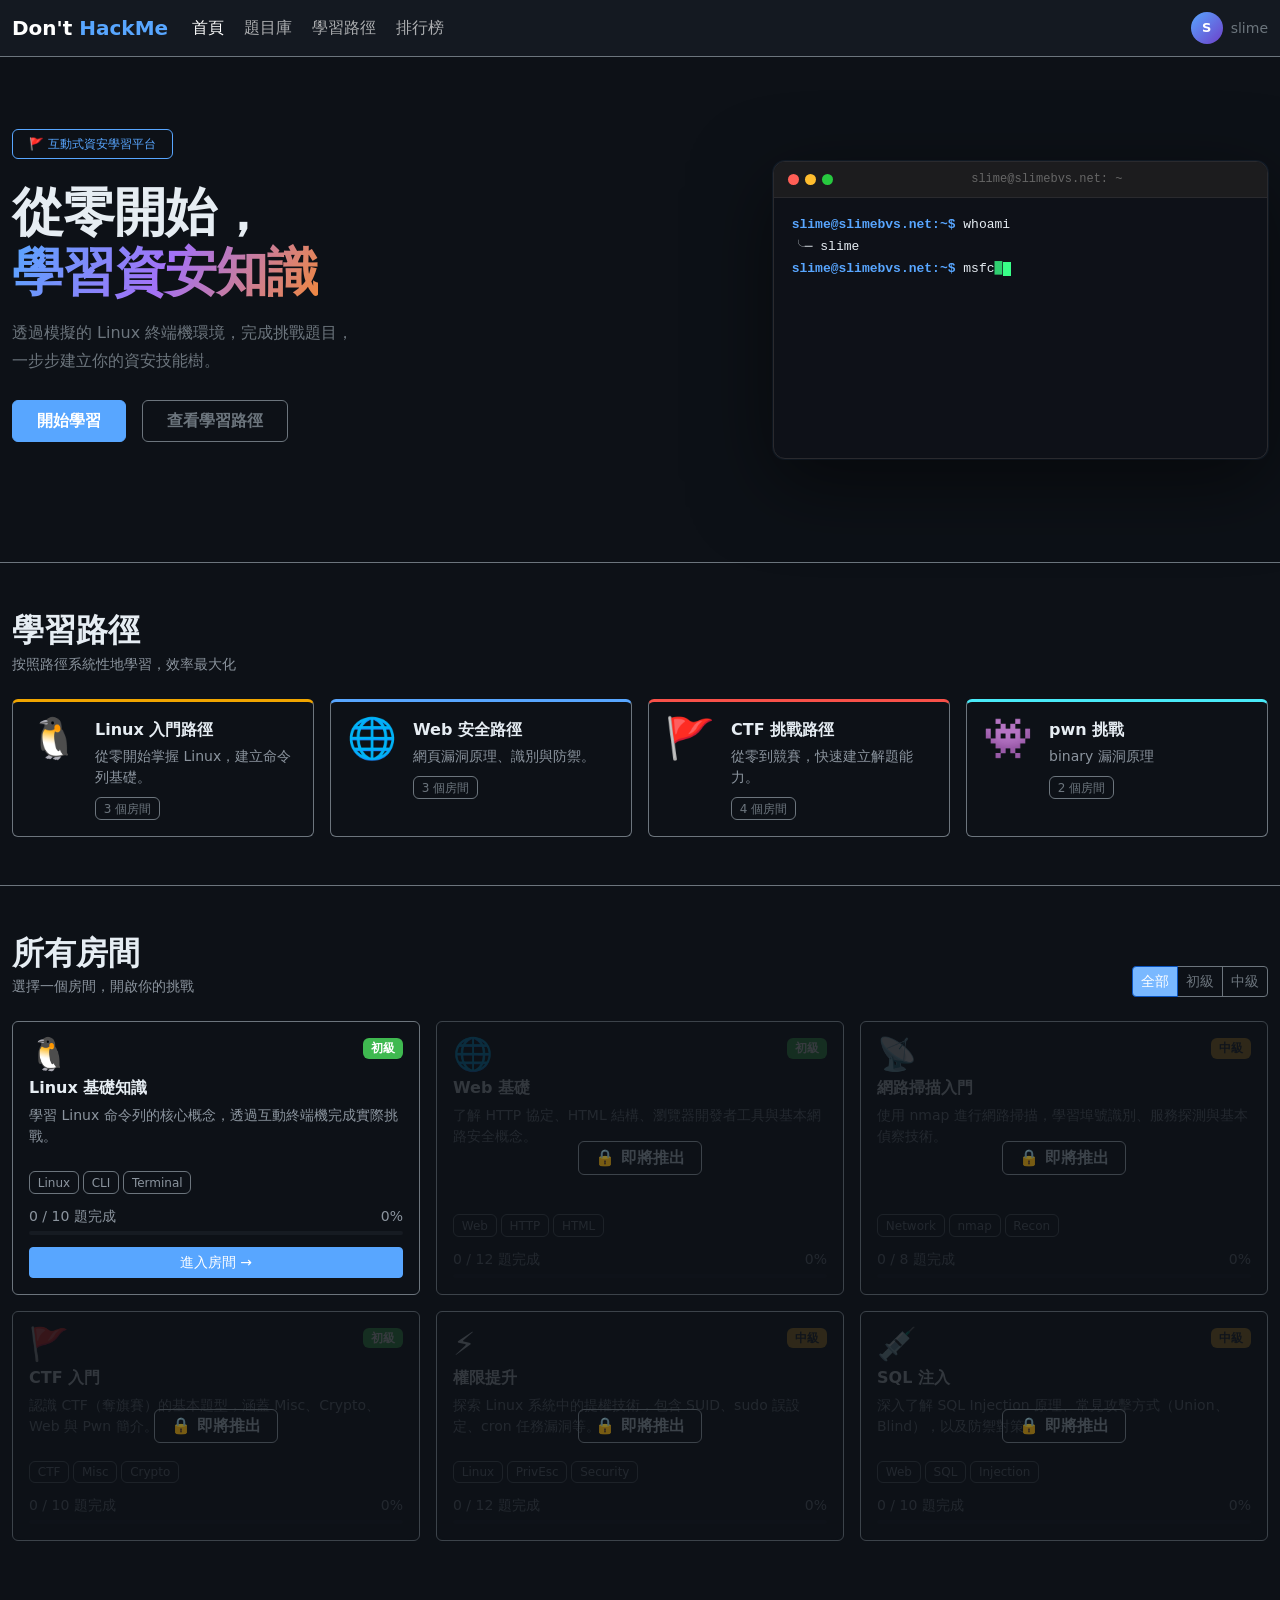
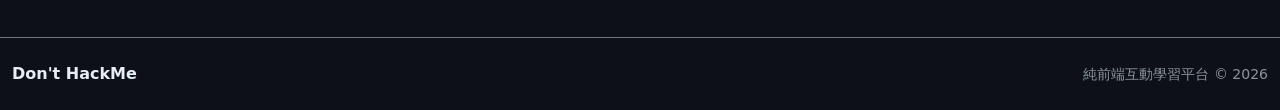
==== index.html @ fbff4583 "add code" ====
<!DOCTYPE html>
<html lang="zh-TW" data-bs-theme="dark">
<head>
    <meta charset="UTF-8">
    <meta name="viewport" content="width=device-width, initial-scale=1.0">
    <title>Don't HackMe</title>
    <link rel="stylesheet" href="https://cdn.jsdelivr.net/npm/bootstrap@5.3.3/dist/css/bootstrap.min.css">
    <link rel="stylesheet" href="css/styles.css">
    <link rel="stylesheet" href="css/home.css">
</head>
<body>

    <!-- Navbar -->
    <nav class="navbar navbar-expand-lg sticky-top border-bottom border-secondary"
         style="background:rgba(22,27,34,0.95);backdrop-filter:blur(12px)">
        <div class="container-xxl">
            <a class="navbar-brand fw-bold" href="index.html">
                Don't <span class="text-primary">HackMe</span>
            </a>
            <button class="navbar-toggler border-secondary" type="button"
                    data-bs-toggle="collapse" data-bs-target="#mainNav" aria-controls="mainNav">
                <span class="navbar-toggler-icon"></span>
            </button>
            <div class="collapse navbar-collapse" id="mainNav">
                <ul class="navbar-nav me-auto gap-1">
                    <li class="nav-item"><a class="nav-link active" href="index.html">首頁</a></li>
                    <li class="nav-item"><a class="nav-link" href="#rooms">題目庫</a></li>
                    <li class="nav-item"><a class="nav-link" href="#paths">學習路徑</a></li>
                    <li class="nav-item"><a class="nav-link" href="leaderboard.html">排行榜</a></li>
                </ul>
                <div class="d-flex align-items-center gap-2">
                    <div class="nav-avatar">S</div>
                    <span class="text-secondary small">slime</span>
                </div>
            </div>
        </div>
    </nav>

    <main>

        <!-- Hero -->
        <section class="py-5">
            <div class="container-xxl">
                <div class="row align-items-center g-5 py-4">

                    <div class="col-lg-6">
                        <span class="badge border border-primary text-primary fw-normal px-3 py-2 mb-4 d-inline-block">
                            🚩 互動式資安學習平台
                        </span>
                        <h1 class="hero-title mb-3">
                            從零開始，<br>
                            <span class="hero-gradient">學習資安知識</span>
                        </h1>
                        <p class="text-secondary mb-4" style="font-size:16px;line-height:1.8;max-width:480px">
                            透過模擬的 Linux 終端機環境，完成挑戰題目，<br>
                            一步步建立你的資安技能樹。
                        </p>
                        <div class="d-flex gap-3 flex-wrap mb-5">
                            <a href="#rooms" class="btn btn-primary px-4 py-2 fw-semibold">開始學習</a>
                            <a href="#paths" class="btn btn-outline-secondary px-4 py-2 fw-semibold">查看學習路徑</a>
                        </div>

                    </div>

                    <div class="col-lg-5 ms-auto">
                        <div class="hero-terminal">
                            <div class="ht-chrome">
                                <div class="ht-dots">
                                    <span class="ht-dot" style="background:#ff5f56"></span>
                                    <span class="ht-dot" style="background:#ffbd2e"></span>
                                    <span class="ht-dot" style="background:#27c93f"></span>
                                </div>
                                <span class="ht-title">slime@slimebvs.net: ~</span>
                            </div>
                            <div class="ht-body" id="heroTerminal">
                                <div class="ht-cursor-wrap"><span id="heroTerminalContent"></span><span class="ht-cursor"></span></div>
                            </div>
                        </div>
                    </div>

                </div>
            </div>
        </section>

        <!-- Learning Paths -->
        <section class="py-5 border-top border-secondary" id="paths">
            <div class="container-xxl">
                <div class="mb-4">
                    <h2 class="fw-bold mb-1">學習路徑</h2>
                    <p class="text-muted small mb-0">按照路徑系統性地學習，效率最大化</p>
                </div>
                <div class="row g-3" id="pathsGrid"></div>
            </div>
        </section>

        <!-- Rooms -->
        <section class="py-5 border-top border-secondary" id="rooms">
            <div class="container-xxl">
                <div class="d-flex align-items-end justify-content-between flex-wrap gap-3 mb-4">
                    <div>
                        <h2 class="fw-bold mb-1">所有房間</h2>
                        <p class="text-muted small mb-0">選擇一個房間，開啟你的挑戰</p>
                    </div>
                    <div class="btn-group btn-group-sm" role="group" id="filterGroup">
                        <button class="btn btn-primary active" data-filter="all">全部</button>
                        <button class="btn btn-outline-secondary" data-filter="beginner">初級</button>
                        <button class="btn btn-outline-secondary" data-filter="intermediate">中級</button>
                    </div>
                </div>
                <div class="row g-3" id="roomsGrid"></div>
            </div>
        </section>

    </main>

    <footer class="border-top border-secondary py-4 mt-5">
        <div class="container-xxl d-flex justify-content-between align-items-center flex-wrap gap-2">
            <span class="fw-bold">Don't HackMe</span>
            <span class="text-muted small">純前端互動學習平台 © 2026</span>
        </div>
    </footer>

    <script src="https://cdn.jsdelivr.net/npm/bootstrap@5.3.3/dist/js/bootstrap.bundle.min.js"></script>
    <script src="js/data.js"></script>
    <script src="js/home.js"></script>
</body>
</html>
---- css/styles.css ----
/* ===== Bootstrap 深色主題顏色覆蓋 ===== */
[data-bs-theme="dark"] {
    --bs-body-bg:                   #0d1117;
    --bs-body-color:                #e6edf3;
    --bs-secondary-color:           #8b949e;
    --bs-secondary-bg:              #161b22;
    --bs-tertiary-bg:               #1a2233;
    --bs-border-color:              #2d3748;
    --bs-border-color-translucent:  rgba(45,55,72,0.5);

    --bs-card-bg:                   #1a2233;
    --bs-card-border-color:         #2d3748;
    --bs-card-cap-bg:               #161b22;

    --bs-primary:                   #58a6ff;
    --bs-primary-rgb:               88,166,255;
    --bs-success:                   #3fb950;
    --bs-success-rgb:               63,185,80;
    --bs-warning:                   #d29922;
    --bs-warning-rgb:               210,153,34;
    --bs-danger:                    #f85149;
    --bs-danger-rgb:                248,81,73;

    --bs-link-color:                #58a6ff;
    --bs-link-color-rgb:            88,166,255;
    --bs-link-hover-color:          #79b8ff;

    --bs-modal-bg:                  #1a2233;
    --bs-modal-border-color:        #2d3748;
    --bs-modal-header-border-color: #2d3748;
    --bs-modal-footer-border-color: #2d3748;

    --bs-list-group-bg:             transparent;
    --bs-list-group-border-color:   #2d3748;
    --bs-list-group-color:          #e6edf3;

    --bs-table-bg:                  transparent;
    --bs-table-border-color:        #2d3748;
    --bs-table-striped-bg:          rgba(255,255,255,0.03);
    --bs-table-hover-bg:            rgba(255,255,255,0.05);

    --bs-input-bg:                  #0a0e14;
    --bs-input-border-color:        #2d3748;
    --bs-input-color:               #e6edf3;
    --bs-input-focus-border-color:  #58a6ff;
    --bs-input-focus-box-shadow:    0 0 0 0.25rem rgba(88,166,255,0.25);

    --bs-progress-bg:               #2d3748;
    --bs-progress-bar-bg:           #58a6ff;

    --bs-dropdown-bg:               #161b22;
    --bs-dropdown-border-color:     #2d3748;
    --bs-dropdown-link-color:       #e6edf3;
    --bs-dropdown-link-hover-bg:    rgba(255,255,255,0.06);

    --bs-navbar-color:              rgba(230,237,243,0.6);
    --bs-navbar-hover-color:        #e6edf3;
    --bs-navbar-active-color:       #e6edf3;
    --bs-navbar-brand-color:        #e6edf3;
    --bs-navbar-brand-hover-color:  #e6edf3;
    --bs-navbar-toggler-border-color: rgba(45,55,72,0.5);
}

/* btn-primary 顏色細調 */
.btn-primary {
    --bs-btn-bg:            #58a6ff;
    --bs-btn-border-color:  #58a6ff;
    --bs-btn-hover-bg:      #79b8ff;
    --bs-btn-hover-border-color: #79b8ff;
    --bs-btn-active-bg:     #79b8ff;
    color: #fff !important;
}

/* form-control 深色 */
.form-control {
    background-color: #0a0e14;
    border-color: #2d3748;
    color: #e6edf3;
}
.form-control:focus {
    background-color: #0a0e14;
    border-color: #58a6ff;
    color: #e6edf3;
    box-shadow: 0 0 0 0.25rem rgba(88,166,255,0.25);
}

/* ===== 內部共用變數（終端機 / 動畫用）===== */
:root {
    --accent:       #58a6ff;
    --success:      #3fb950;
    --warning:      #d29922;
    --danger:       #f85149;
    --bg-terminal:  #0e1118;
    --term-green:   #39ff88;
    --term-yellow:  #f0e040;
    --term-red:     #ff5f56;
    --term-blue:    #58a6ff;
    --term-cyan:    #56d4dd;
    --term-prompt:  #58a6ff;
    --radius-sm: 4px;
    --radius-md: 8px;
    --radius-lg: 12px;
    --transition: 0.25s cubic-bezier(0.4,0,0.2,1);
}

/* ===========================
   Room 頁面專用佈局
   =========================== */

.app-container {
    display: flex;
    flex-direction: column;
    height: 100vh;
    overflow: hidden;
}

/* Header */
.header {
    height: 56px;
    background: #161b22;
    border-bottom: 1px solid #2d3748;
    display: flex;
    align-items: center;
    justify-content: space-between;
    padding: 0 20px;
    flex-shrink: 0;
    z-index: 100;
}

.header-left  { display: flex; align-items: center; gap: 16px; }
.header-right { display: flex; align-items: center; gap: 16px; }

.logo       { font-size: 18px; font-weight: 700; color: #e6edf3; }
.logo span  { color: #58a6ff; }

.room-meta  { display: flex; align-items: center; gap: 8px; }

.room-badge {
    background: rgba(88,166,255,0.1);
    color: #58a6ff;
    border: 1px solid rgba(88,166,255,0.3);
    font-size: 11px; font-weight: 600;
    padding: 2px 8px; border-radius: 20px;
    text-transform: uppercase; letter-spacing: 0.5px;
}

.room-title-header { color: #8b949e; font-size: 14px; }

.progress-wrap  { display: flex; flex-direction: column; align-items: flex-end; gap: 4px; }
.progress-label { font-size: 12px; color: #8b949e; }
.progress-track { width: 120px; height: 4px; background: #2d3748; border-radius: 2px; overflow: hidden; }
.progress-fill  { height: 100%; background: linear-gradient(90deg,#58a6ff,#3fb950); border-radius: 2px; transition: width .5s ease; }

.btn-split {
    display: flex; align-items: center; gap: 8px;
    background: #1a2233; border: 1px solid #3d4f68;
    color: #e6edf3; padding: 7px 14px;
    border-radius: var(--radius-md);
    font-size: 13px; font-weight: 500; cursor: pointer;
    transition: background var(--transition), border-color var(--transition), color var(--transition);
}
.btn-split:hover  { background: #1e2a3a; border-color: #58a6ff; color: #58a6ff; }
.btn-split.active { background: rgba(88,166,255,0.15); border-color: #58a6ff; color: #58a6ff; }

.btn-back {
    display: inline-flex; align-items: center; gap: 6px;
    color: #8b949e; text-decoration: none; font-size: 13px;
    padding: 5px 10px; border-radius: var(--radius-sm);
    transition: color var(--transition), background var(--transition);
}
.btn-back:hover { color: #e6edf3; background: rgba(255,255,255,0.06); }

.header-sep { width: 1px; height: 20px; background: #2d3748; flex-shrink: 0; }

/* Main split layout */
.main-content {
    display: flex;
    flex: 1;
    overflow: hidden;
}

/* Question Panel */
.question-panel {
    flex: 1;
    overflow-y: auto;
    padding: 24px;
    display: flex;
    flex-direction: column;
    gap: 20px;
    scrollbar-width: thin;
    scrollbar-color: #2d3748 transparent;
}
.question-panel::-webkit-scrollbar { width: 6px; }
.question-panel::-webkit-scrollbar-track { background: transparent; }
.question-panel::-webkit-scrollbar-thumb { background: #2d3748; border-radius: 3px; }

.room-info-card { background: #1a2233; border: 1px solid #2d3748; border-radius: var(--radius-lg); padding: 24px; }
.room-info-header { display: flex; gap: 16px; align-items: flex-start; }
.room-icon { font-size: 40px; line-height: 1; flex-shrink: 0; }
.room-name { font-size: 22px; font-weight: 700; color: #e6edf3; margin-bottom: 8px; }
.room-desc { color: #8b949e; font-size: 14px; line-height: 1.7; margin-bottom: 14px; }

.tag-list { display: flex; flex-wrap: wrap; gap: 6px; }
.tag {
    background: rgba(88,166,255,0.08); color: #58a6ff;
    border: 1px solid rgba(88,166,255,0.2);
    font-size: 11px; font-weight: 600;
    padding: 3px 10px; border-radius: 20px;
}

/* Tasks */
.tasks-list { display: flex; flex-direction: column; gap: 12px; }

.task-card {
    background: #1a2233;
    border: 1px solid #2d3748;
    border-radius: var(--radius-lg);
    overflow: hidden;
    transition: border-color var(--transition);
}
.task-card.completed { border-color: rgba(63,185,80,0.4); }
.task-card.active    { border-color: rgba(88,166,255,0.4); box-shadow: 0 0 0 1px rgba(88,166,255,0.1); }
.task-card.locked    { opacity: 0.5; pointer-events: none; }

.task-header {
    display: flex; align-items: center; gap: 12px;
    padding: 14px 18px; cursor: pointer; user-select: none;
    transition: background var(--transition);
}
.task-header:hover { background: #1e2a3a; }

.task-number {
    width: 28px; height: 28px; border-radius: 50%;
    display: flex; align-items: center; justify-content: center;
    font-size: 12px; font-weight: 700; flex-shrink: 0;
    border: 2px solid #3d4f68; color: #8b949e;
    transition: all var(--transition);
}
.task-card.completed .task-number { background: #3fb950; border-color: #3fb950; color: #fff; }
.task-card.active    .task-number { border-color: #58a6ff; color: #58a6ff; }

.task-info    { flex: 1; }
.task-title   { font-size: 14px; font-weight: 600; color: #e6edf3; margin-bottom: 2px; }
.task-subtitle{ font-size: 12px; color: #484f58; }
.task-status  { font-size: 18px; flex-shrink: 0; }
.task-chevron { color: #484f58; font-size: 12px; transition: transform var(--transition); flex-shrink: 0; }
.task-card.open .task-chevron { transform: rotate(180deg); }

.task-body { border-top: 1px solid #2d3748; display: none; }
.task-card.open .task-body { display: block; }

.task-description { padding: 16px 18px; color: #8b949e; font-size: 13px; line-height: 1.8; border-bottom: 1px solid #2d3748; }
.task-description code { background: rgba(88,166,255,0.1); color: #56d4dd; padding: 1px 6px; border-radius: 4px; font-family: 'Menlo','Monaco',monospace; font-size: 12px; }

.questions-list { padding: 12px 18px; display: flex; flex-direction: column; gap: 12px; }

.question-item { background: #1e2a3a; border: 1px solid #2d3748; border-radius: var(--radius-md); padding: 14px; }
.question-text { font-size: 13px; color: #e6edf3; margin-bottom: 10px; font-weight: 500; }
.answer-row    { display: flex; gap: 8px; align-items: center; }

.answer-input {
    flex: 1;
    background: #0a0e14; border: 1px solid #2d3748;
    border-radius: var(--radius-sm); padding: 8px 12px;
    color: #e6edf3; font-size: 13px;
    font-family: 'Menlo','Monaco',monospace;
    outline: none; transition: border-color var(--transition);
}
.answer-input:focus   { border-color: #58a6ff; }
.answer-input.correct { border-color: #3fb950; background: rgba(63,185,80,0.08); }
.answer-input.wrong   { border-color: #f85149; animation: shake .3s ease; }
.answer-input:disabled{ opacity: .7; cursor: default; }

@keyframes shake {
    0%,100% { transform: translateX(0); }
    25%      { transform: translateX(-6px); }
    75%      { transform: translateX(6px); }
}

.btn-check {
    background: #58a6ff; color: #fff; border: none;
    padding: 8px 14px; border-radius: var(--radius-sm);
    font-size: 13px; font-weight: 600; cursor: pointer;
    transition: opacity var(--transition); white-space: nowrap;
}
.btn-check:hover    { opacity: .85; }
.btn-check:disabled { background: #2d3748; color: #484f58; cursor: default; }

.btn-hint {
    background: transparent; border: 1px solid #2d3748; color: #484f58;
    padding: 4px 10px; border-radius: var(--radius-sm);
    font-size: 11px; cursor: pointer; margin-top: 8px;
    transition: all var(--transition);
}
.btn-hint:hover { border-color: #d29922; color: #d29922; }

.hint-box {
    margin-top: 8px;
    background: rgba(210,153,34,0.08); border: 1px solid rgba(210,153,34,0.3);
    border-radius: var(--radius-sm); padding: 10px 12px;
    font-size: 12px; color: #d29922; display: none;
}
.hint-box.visible { display: block; }

.feedback-msg        { font-size: 12px; margin-top: 6px; display: none; }
.feedback-msg.show   { display: block; }
.feedback-msg.correct{ color: #3fb950; }
.feedback-msg.wrong  { color: #f85149; }

/* Divider */
.divider { width: 1px; background: #2d3748; flex-shrink: 0; display: none; }
.main-content.split .divider { display: block; }

/* Terminal Panel */
.terminal-panel {
    width: 55%; flex-shrink: 0;
    display: flex; flex-direction: column;
    background: var(--bg-terminal); overflow: hidden;
}
.terminal-panel.hidden { display: none; }
.main-content.split .question-panel { flex: none; width: 45%; }

.terminal-chrome {
    display: flex; align-items: center; gap: 10px;
    background: #1c1c1e; padding: 0 14px; height: 38px;
    border-bottom: 1px solid #2a2a2e; flex-shrink: 0;
}
.chrome-dots { display: flex; gap: 6px; align-items: center; }
.dot         { width: 12px; height: 12px; border-radius: 50%; }
.dot-red     { background: #ff5f56; }
.dot-yellow  { background: #ffbd2e; }
.dot-green   { background: #27c93f; }
.chrome-title{ flex: 1; text-align: center; font-size: 12px; color: #888; font-family: 'Menlo','Monaco',monospace; }

.btn-close {
    background: none; border: none; color: #555;
    font-size: 14px; cursor: pointer; padding: 4px 6px;
    border-radius: 4px; line-height: 1; transition: color var(--transition);
}
.btn-close:hover { color: #f85149; }

.terminal-body {
    flex: 1; overflow-y: auto; padding: 12px 16px;
    font-family: 'Menlo','Monaco','Courier New',monospace;
    font-size: 13px; line-height: 1.6; cursor: text;
    scrollbar-width: thin; scrollbar-color: #333 transparent;
}
.terminal-body::-webkit-scrollbar       { width: 6px; }
.terminal-body::-webkit-scrollbar-track { background: transparent; }
.terminal-body::-webkit-scrollbar-thumb { background: #333; border-radius: 3px; }

.terminal-output { white-space: pre-wrap; word-break: break-all; }
.t-line          { margin: 0; line-height: 1.5; }
.t-line.cmd-echo { color: #8b949e; }
.t-line .t-prompt{ color: #58a6ff; font-weight: 600; }
.t-line .t-cmd   { color: #e6edf3; }

.t-success { color: #39ff88; }
.t-error   { color: #ff5f56; }
.t-warn    { color: #f0e040; }
.t-info    { color: #56d4dd; }
.t-dir     { color: #58a6ff; font-weight: 600; }
.t-file    { color: #e6edf3; }
.t-exec    { color: #39ff88; font-weight: 600; }
.t-dim     { color: #555; }
.banner    { color: #39ff88; margin-bottom: 4px; }

.terminal-input-row { display: flex; align-items: center; margin-top: 2px; }
.prompt { color: #58a6ff; font-weight: 600; white-space: nowrap; flex-shrink: 0; }

.terminal-input {
    flex: 1; background: transparent; border: none; outline: none;
    color: #e6edf3;
    font-family: 'Menlo','Monaco','Courier New',monospace;
    font-size: 13px; caret-color: #39ff88; width: 100%;
}

/* Responsive */
@media (max-width: 768px) {
    .terminal-panel { width: 100%; position: fixed; top: 56px; left: 0; right: 0; bottom: 0; z-index: 50; }
    .main-content.split .question-panel { width: 100%; display: none; }
    .room-info-header { flex-direction: column; }
}
---- css/home.css ----
/* ===== Hero 文字 ===== */
.hero-title {
    font-size: clamp(32px, 5vw, 52px);
    font-weight: 800;
    line-height: 1.15;
    letter-spacing: -1px;
}

.hero-gradient {
    background: linear-gradient(120deg, #58a6ff 0%, #a371f7 50%, #f0883e 100%);
    -webkit-background-clip: text;
    -webkit-text-fill-color: transparent;
    background-clip: text;
}

/* ===== Nav 使用者頭像 ===== */
.nav-avatar {
    width: 32px;
    height: 32px;
    border-radius: 50%;
    background: linear-gradient(135deg, #58a6ff, #6e40c9);
    display: flex;
    align-items: center;
    justify-content: center;
    font-size: 13px;
    font-weight: 700;
    color: #fff;
    flex-shrink: 0;
}

/* ===== Hero 裝飾終端機 ===== */
.hero-terminal {
    background: #0e1118;
    border: 1px solid #2a2a2e;
    border-radius: 12px;
    overflow: hidden;
    box-shadow: 0 24px 80px rgba(0,0,0,0.5), 0 0 0 1px rgba(88,166,255,0.08);
}

.ht-chrome {
    display: flex;
    align-items: center;
    gap: 8px;
    background: #1c1c1e;
    padding: 0 14px;
    height: 36px;
    border-bottom: 1px solid #2a2a2e;
}

.ht-dots { display: flex; gap: 6px; }
.ht-dot  { width: 11px; height: 11px; border-radius: 50%; }

.ht-title {
    flex: 1;
    text-align: center;
    font-size: 12px;
    color: #666;
    font-family: 'Menlo','Monaco',monospace;
}

.ht-body {
    padding: 16px 18px 20px;
    font-family: 'Menlo','Monaco','Courier New',monospace;
    font-size: 13px;
    line-height: 1.7;
    height: 260px;
    overflow: hidden;
    color: #e6edf3;
}

.ht-cursor {
    display: inline-block;
    width: 8px;
    height: 14px;
    background: #39ff88;
    animation: blink 1s step-end infinite;
    vertical-align: text-bottom;
    margin-left: 1px;
}

@keyframes blink {
    0%,100% { opacity: 1; }
    50%      { opacity: 0; }
}

/* ===== 房間卡片 ===== */
.room-card {
    position: relative;
    overflow: hidden;
    transition: transform 0.2s, box-shadow 0.2s;
}

.room-card:hover:not(.locked) {
    transform: translateY(-2px);
    box-shadow: 0 8px 32px rgba(0,0,0,0.4) !important;
}

.coming-soon-overlay {
    position: absolute;
    inset: 0;
    background: rgba(13,17,23,0.65);
    display: flex;
    align-items: center;
    justify-content: center;
    z-index: 2;
    border-radius: 12px;
}


.room-card:hover:not(.locked) .room-enter-btn { display: block !important; }

/* ===== 學習路徑卡片 ===== */
.path-card {
    transition: transform 0.2s, box-shadow 0.2s;
}

.path-card:hover {
    transform: translateY(-2px);
    box-shadow: 0 8px 24px rgba(0,0,0,0.3) !important;
}
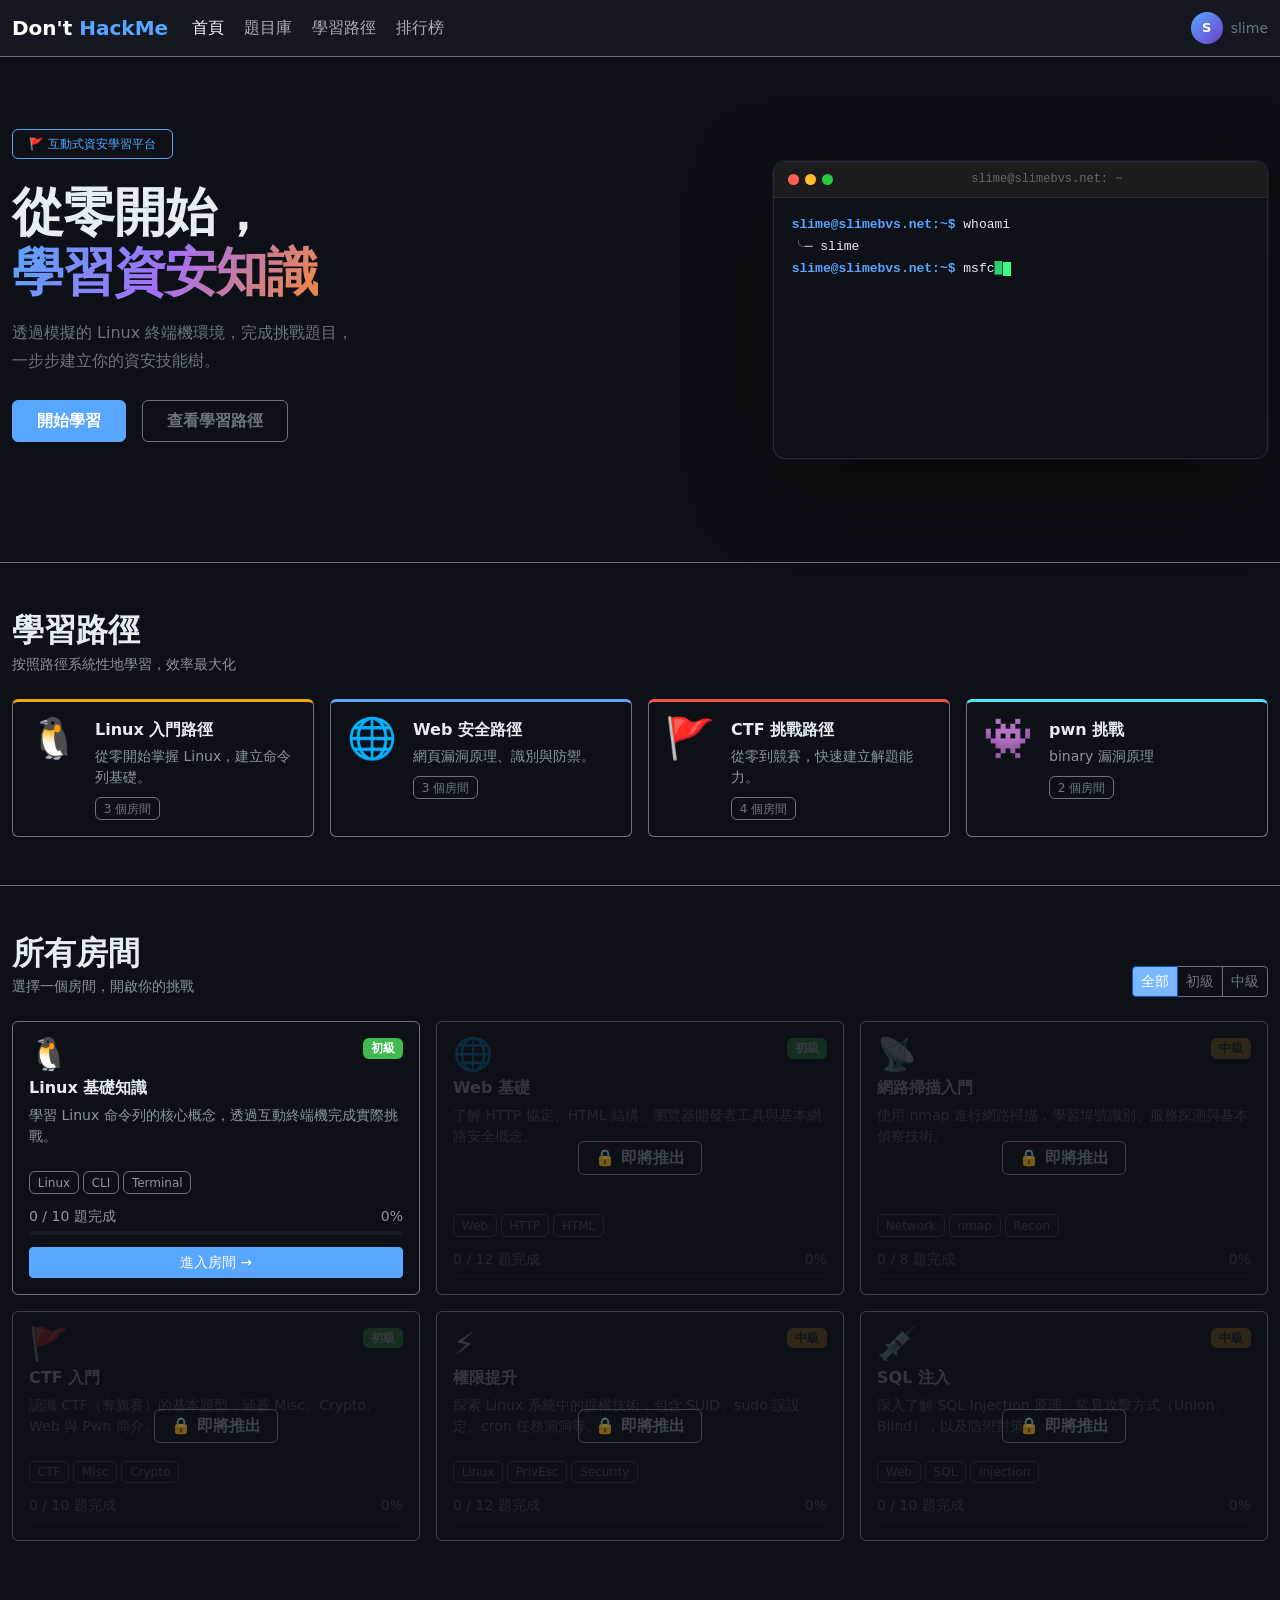
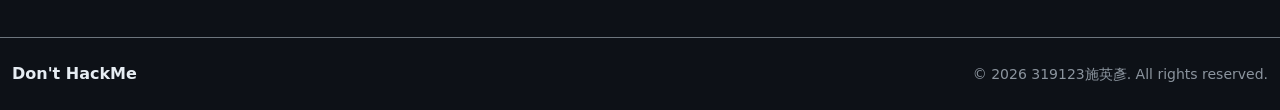
==== commit fd9f4758: "加頁尾" ====
--- a/index.html
+++ b/index.html
@@ -116,7 +116,7 @@
     <footer class="border-top border-secondary py-4 mt-5">
         <div class="container-xxl d-flex justify-content-between align-items-center flex-wrap gap-2">
             <span class="fw-bold">Don't HackMe</span>
-            <span class="text-muted small">純前端互動學習平台 © 2026</span>
+            <span class="text-muted small">© 2026 319123施英彥. All rights reserved.</span>
         </div>
     </footer>
 
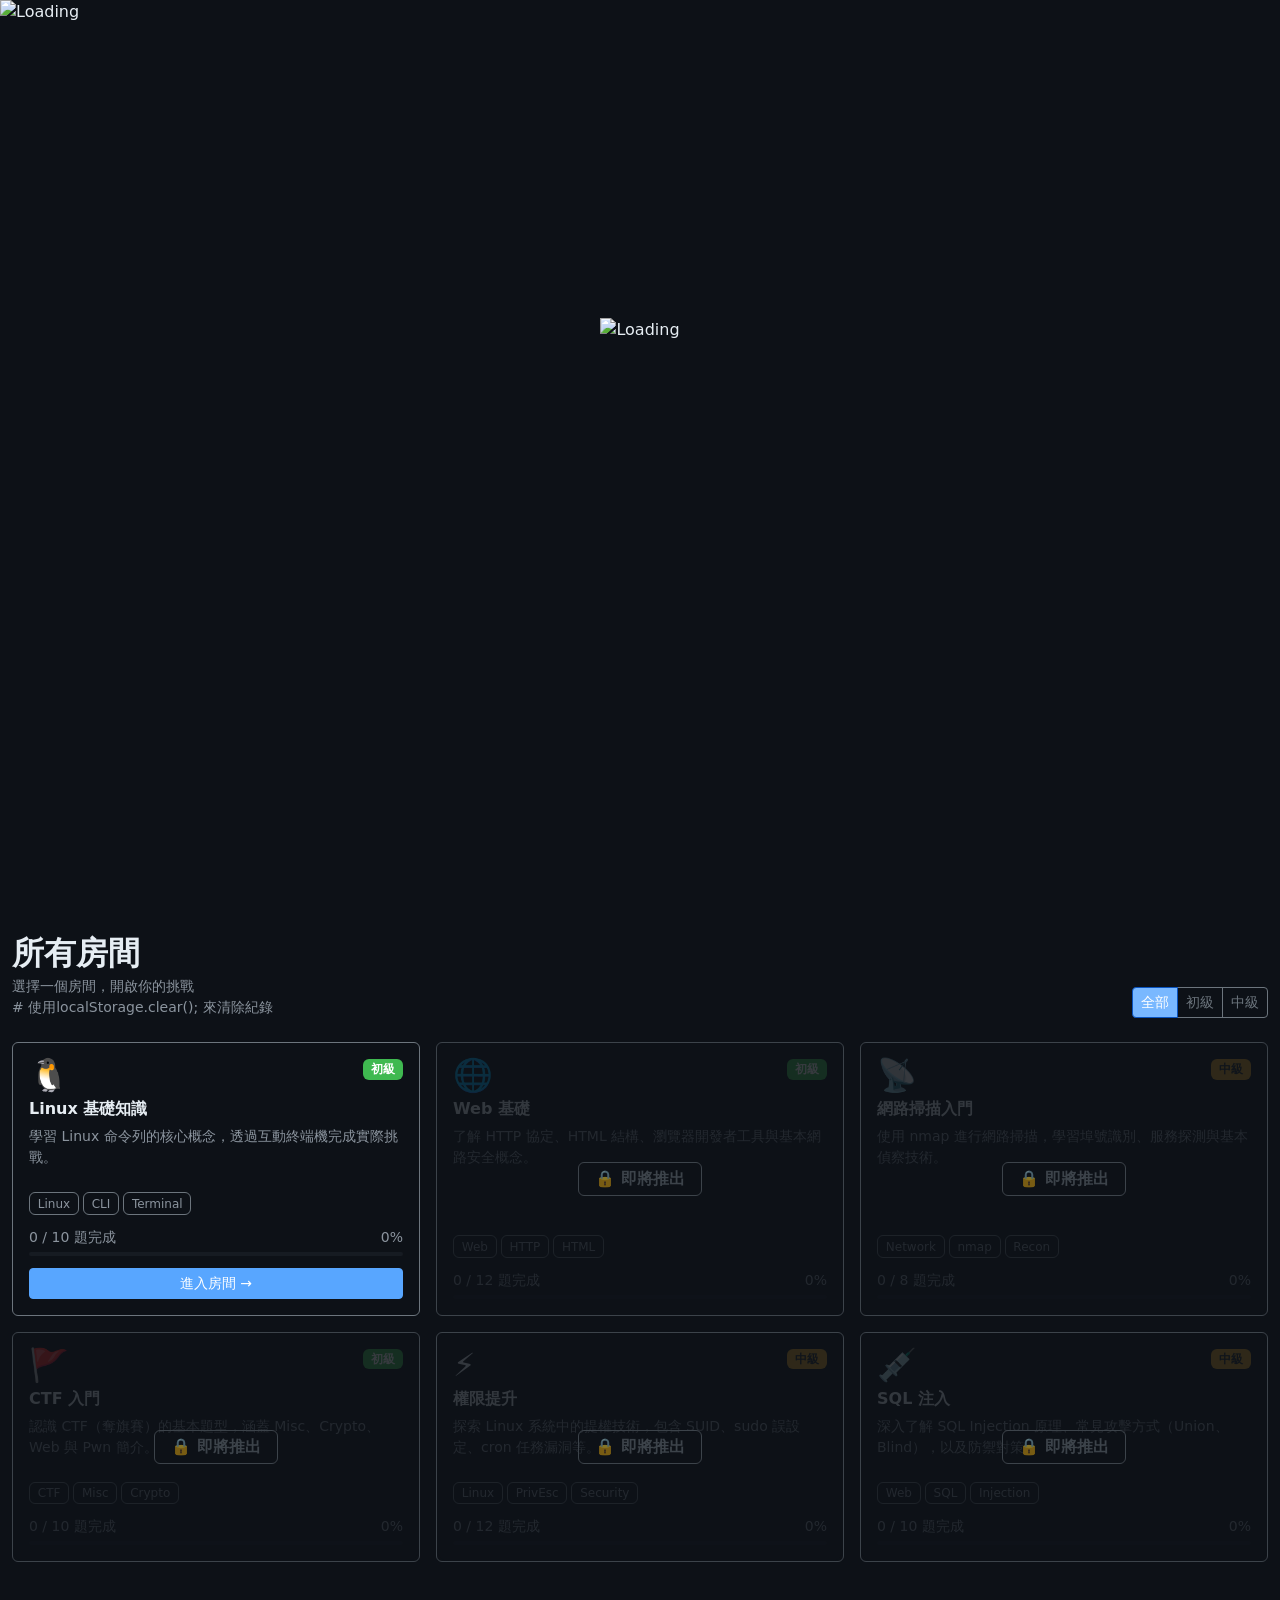
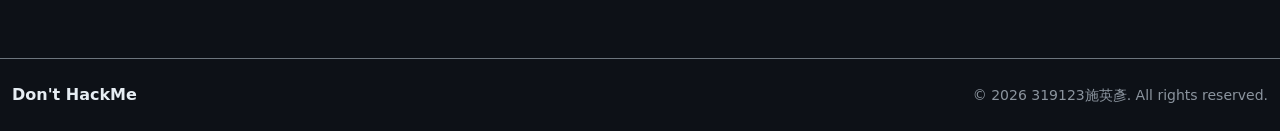
==== commit 21065c8a: "refactor: move navbar background to .app-navbar class" ====
--- a/index.html
+++ b/index.html
@@ -7,12 +7,16 @@
     <link rel="stylesheet" href="https://cdn.jsdelivr.net/npm/bootstrap@5.3.3/dist/css/bootstrap.min.css">
     <link rel="stylesheet" href="css/styles.css">
     <link rel="stylesheet" href="css/home.css">
+    
 </head>
 <body>
-
+    <div id="tsparticles"></div>
+    <div id="loading">
+        <img src="image/loading.gif" alt="Loading">
+        <img src="image/loading2.gif" alt="Loading">
+    </div>
     <!-- Navbar -->
-    <nav class="navbar navbar-expand-lg sticky-top border-bottom border-secondary"
-         style="background:rgba(22,27,34,0.95);backdrop-filter:blur(12px)">
+    <nav class="navbar navbar-expand-lg sticky-top border-bottom border-secondary app-navbar">
         <div class="container-xxl">
             <a class="navbar-brand fw-bold" href="index.html">
                 Don't <span class="text-primary">HackMe</span>
@@ -99,7 +103,10 @@
                 <div class="d-flex align-items-end justify-content-between flex-wrap gap-3 mb-4">
                     <div>
                         <h2 class="fw-bold mb-1">所有房間</h2>
-                        <p class="text-muted small mb-0">選擇一個房間，開啟你的挑戰</p>
+                        <p class="text-muted small mb-0">選擇一個房間，開啟你的挑戰 </p>
+                        <p class="text-muted small mb-0"># 使用localStorage.clear(); 來清除紀錄 </p>
+
+                        
                     </div>
                     <div class="btn-group btn-group-sm" role="group" id="filterGroup">
                         <button class="btn btn-primary active" data-filter="all">全部</button>
@@ -120,8 +127,10 @@
         </div>
     </footer>
 
+
     <script src="https://cdn.jsdelivr.net/npm/bootstrap@5.3.3/dist/js/bootstrap.bundle.min.js"></script>
     <script src="js/data.js"></script>
     <script src="js/home.js"></script>
+    <script src="js/ani.js"></script>
 </body>
 </html>
--- a/css/styles.css
+++ b/css/styles.css
@@ -381,3 +381,32 @@
     .main-content.split .question-panel { width: 100%; display: none; }
     .room-info-header { flex-direction: column; }
 }
+#loading {
+    position: fixed;
+    inset: 0;
+    z-index: 9999;
+    background: #0d1117;
+    display: flex;
+    align-items: center;
+    justify-content: center;
+}
+
+#loading img:first-child {
+    position: absolute;
+    inset: 0;
+    width: 100%;
+    height: 100%;
+    object-fit: cover;
+}
+
+#loading img:last-child {
+    position: relative;
+    z-index: 1;
+    transform: translateY(-120px);
+}
+
+/* ===== 導覽列背景（可被亮色主題覆蓋）===== */
+.app-navbar {
+    background: rgba(22,27,34,0.95);
+    backdrop-filter: blur(12px);
+}
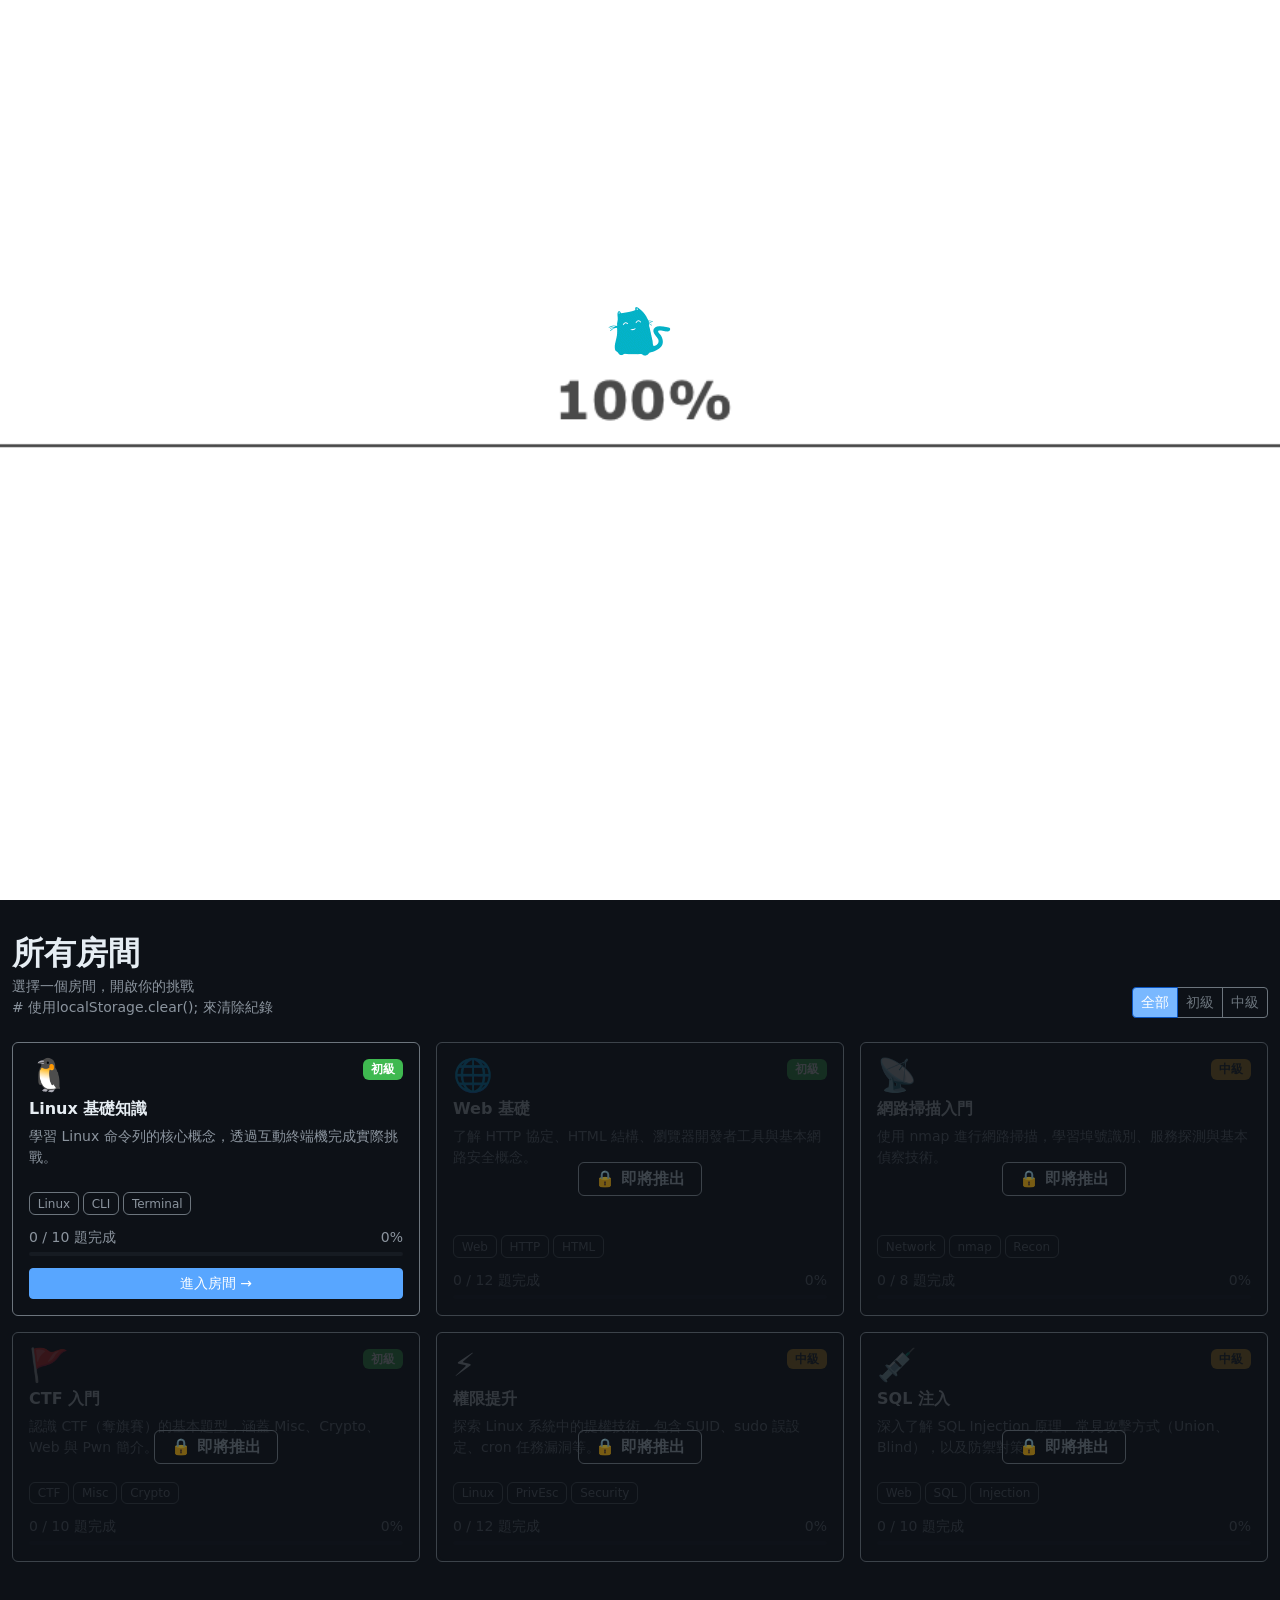
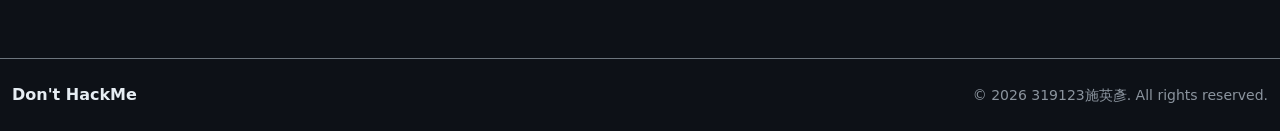
==== commit 9f5c0f40: "ty001" ====
--- a/index.html
+++ b/index.html
@@ -4,10 +4,19 @@
     <meta charset="UTF-8">
     <meta name="viewport" content="width=device-width, initial-scale=1.0">
     <title>Don't HackMe</title>
+    <script>
+        (function () {
+            try {
+                var t = localStorage.getItem('dh-theme') || 'dark';
+                document.documentElement.setAttribute('data-bs-theme', t);
+            } catch (e) {}
+        })();
+    </script>
     <link rel="stylesheet" href="https://cdn.jsdelivr.net/npm/bootstrap@5.3.3/dist/css/bootstrap.min.css">
     <link rel="stylesheet" href="css/styles.css">
     <link rel="stylesheet" href="css/home.css">
-    
+    <link rel="stylesheet" href="css/theme-light.css">
+
 </head>
 <body>
     <div id="tsparticles"></div>
@@ -21,6 +30,11 @@
             <a class="navbar-brand fw-bold" href="index.html">
                 Don't <span class="text-primary">HackMe</span>
             </a>
+            <div class="form-check form-switch d-flex align-items-center gap-1 m-0 ms-auto me-2 order-lg-last">
+                <span style="font-size:14px">🌙</span>
+                <input class="form-check-input m-0" type="checkbox" role="switch" id="themeSwitch">
+                <span style="font-size:14px">☀️</span>
+            </div>
             <button class="navbar-toggler border-secondary" type="button"
                     data-bs-toggle="collapse" data-bs-target="#mainNav" aria-controls="mainNav">
                 <span class="navbar-toggler-icon"></span>
@@ -29,12 +43,15 @@
                 <ul class="navbar-nav me-auto gap-1">
                     <li class="nav-item"><a class="nav-link active" href="index.html">首頁</a></li>
                     <li class="nav-item"><a class="nav-link" href="#rooms">題目庫</a></li>
-                    <li class="nav-item"><a class="nav-link" href="#paths">學習路徑</a></li>
+                    <li class="nav-item"><a class="nav-link" href="paths.html">學習路徑</a></li>
                     <li class="nav-item"><a class="nav-link" href="leaderboard.html">排行榜</a></li>
+                    <li class="nav-item"><a class="nav-link" href="game.html">小遊戲</a></li>
+                    <li class="nav-item"><a class="nav-link" href="about.html">關於</a></li>
                 </ul>
                 <div class="d-flex align-items-center gap-2">
-                    <div class="nav-avatar">S</div>
-                    <span class="text-secondary small">slime</span>
+                    <a class="nav-link p-0" href="settings.html" title="設定">⚙️</a>
+                    <a class="nav-link p-0 small" href="profile.html">個人</a>
+                    <a class="btn btn-outline-primary btn-sm" href="login.html">登入</a>
                 </div>
             </div>
         </div>
@@ -131,6 +148,7 @@
     <script src="https://cdn.jsdelivr.net/npm/bootstrap@5.3.3/dist/js/bootstrap.bundle.min.js"></script>
     <script src="js/data.js"></script>
     <script src="js/home.js"></script>
+    <script src="js/theme.js"></script>
     <script src="js/ani.js"></script>
 </body>
 </html>
--- a/css/styles.css
+++ b/css/styles.css
@@ -254,7 +254,12 @@
 
 .questions-list { padding: 12px 18px; display: flex; flex-direction: column; gap: 12px; }
 
-.question-item { background: #1e2a3a; border: 1px solid #2d3748; border-radius: var(--radius-md); padding: 14px; }
+.question-item { background: #1e2a3a; border: 1px solid #2d3748; border-radius: var(--radius-md); padding: 14px; transition: background var(--transition), border-color var(--transition); }
+.question-item.answered {
+    border-color: rgba(63,185,80,0.45);
+    background: rgba(63,185,80,0.10);
+    box-shadow: inset 3px 0 0 #3fb950;
+}
 .question-text { font-size: 13px; color: #e6edf3; margin-bottom: 10px; font-weight: 500; }
 .answer-row    { display: flex; gap: 8px; align-items: center; }
 
@@ -343,6 +348,7 @@
     flex: 1; overflow-y: auto; padding: 12px 16px;
     font-family: 'Menlo','Monaco','Courier New',monospace;
     font-size: 13px; line-height: 1.6; cursor: text;
+    color: #e6edf3;
     scrollbar-width: thin; scrollbar-color: #333 transparent;
 }
 .terminal-body::-webkit-scrollbar       { width: 6px; }
@@ -380,6 +386,17 @@
     .terminal-panel { width: 100%; position: fixed; top: 56px; left: 0; right: 0; bottom: 0; z-index: 50; }
     .main-content.split .question-panel { width: 100%; display: none; }
     .room-info-header { flex-direction: column; }
+
+    /* 手機標頭：壓縮空間，確保 Split View 按鈕看得到 */
+    .header { padding: 0 12px; gap: 8px; }
+    .header-left  { gap: 8px; min-width: 0; }   /* 允許縮小，標題才能截斷 */
+    .header-right { gap: 10px; }
+    .room-meta { min-width: 0; }
+    .room-title-header {
+        overflow: hidden; text-overflow: ellipsis; white-space: nowrap;
+    }
+    .progress-wrap { display: none; }            /* 進度由任務勾勾呈現 */
+    .btn-split { font-size: 0; padding: 7px 9px; flex-shrink: 0; }  /* 只剩圖示 */
 }
 #loading {
     position: fixed;
--- a/css/home.css
+++ b/css/home.css
@@ -1,3 +1,5 @@
+
+
 /* ===== Hero 文字 ===== */
 .hero-title {
     font-size: clamp(32px, 5vw, 52px);
--- a/css/theme-light.css
+++ b/css/theme-light.css
@@ -0,0 +1,93 @@
+/* =========================================================
+   亮色主題覆蓋（只在 data-bs-theme="light" 時生效）
+   背景/文字大多交給 Bootstrap 內建亮色預設，這裡只補：
+   1) 品牌色   2) 導覽列背景   3) 房間頁寫死深色的 chrome
+   終端機視窗（.terminal-panel / .hero-terminal）不覆蓋，維持深色。
+   ========================================================= */
+
+/* ── 1. 品牌色（沿用深色的藍/綠/黃/紅）── */
+[data-bs-theme="light"] {
+    --bs-primary:        #1f6feb;
+    --bs-primary-rgb:    31,111,235;
+    --bs-success:        #2da44e;
+    --bs-success-rgb:    45,164,78;
+    --bs-warning:        #bf8700;
+    --bs-warning-rgb:    191,135,0;
+    --bs-danger:         #cf222e;
+    --bs-danger-rgb:     207,34,46;
+    --bs-link-color:     #1f6feb;
+    --bs-link-hover-color:#1a5fcc;
+}
+
+[data-bs-theme="light"] .btn-primary {
+    --bs-btn-bg:            #1f6feb;
+    --bs-btn-border-color:  #1f6feb;
+    --bs-btn-hover-bg:      #1a5fcc;
+    --bs-btn-hover-border-color: #1a5fcc;
+    --bs-btn-active-bg:     #1a5fcc;
+    color: #fff !important;
+}
+
+/* form-control 亮色（覆蓋 styles.css 寫死的深色 input）*/
+[data-bs-theme="light"] .form-control {
+    background-color: #ffffff;
+    border-color: #d0d7de;
+    color: #1f2328;
+}
+[data-bs-theme="light"] .form-control:focus {
+    background-color: #ffffff;
+    border-color: #1f6feb;
+    color: #1f2328;
+    box-shadow: 0 0 0 0.25rem rgba(31,111,235,0.25);
+}
+
+/* ── 2. 導覽列背景 ── */
+[data-bs-theme="light"] .app-navbar {
+    background: rgba(255,255,255,0.95);
+}
+
+/* ── 3. 房間頁 chrome（題目區轉亮，終端機維持深色）── */
+[data-bs-theme="light"] .header {
+    background: #f6f8fa;
+    border-bottom-color: #d0d7de;
+}
+[data-bs-theme="light"] .logo { color: #1f2328; }
+[data-bs-theme="light"] .room-title-header { color: #57606a; }
+[data-bs-theme="light"] .progress-label { color: #57606a; }
+[data-bs-theme="light"] .progress-track { background: #d0d7de; }
+[data-bs-theme="light"] .header-sep { background: #d0d7de; }
+[data-bs-theme="light"] .btn-back { color: #57606a; }
+[data-bs-theme="light"] .btn-back:hover { color: #1f2328; background: rgba(0,0,0,0.05); }
+[data-bs-theme="light"] .btn-split {
+    background: #ffffff; border-color: #d0d7de; color: #1f2328;
+}
+[data-bs-theme="light"] .btn-split:hover { background: #f3f4f6; border-color: #1f6feb; color: #1f6feb; }
+
+[data-bs-theme="light"] .room-info-card {
+    background: #ffffff; border-color: #d0d7de;
+}
+[data-bs-theme="light"] .room-name { color: #1f2328; }
+[data-bs-theme="light"] .room-desc { color: #57606a; }
+
+[data-bs-theme="light"] .task-card {
+    background: #ffffff; border-color: #d0d7de;
+}
+[data-bs-theme="light"] .task-header:hover { background: #f3f4f6; }
+[data-bs-theme="light"] .task-title { color: #1f2328; }
+[data-bs-theme="light"] .task-subtitle { color: #8c959f; }
+[data-bs-theme="light"] .task-body { border-top-color: #d0d7de; }
+[data-bs-theme="light"] .task-description { color: #57606a; border-bottom-color: #d0d7de; }
+
+[data-bs-theme="light"] .question-item {
+    background: #f6f8fa; border-color: #d0d7de;
+}
+[data-bs-theme="light"] .question-item.answered {
+    border-color: rgba(45,164,78,0.5);
+    background: rgba(45,164,78,0.12);
+    box-shadow: inset 3px 0 0 #2da44e;
+}
+[data-bs-theme="light"] .question-text { color: #1f2328; }
+[data-bs-theme="light"] .answer-input {
+    background: #ffffff; border-color: #d0d7de; color: #1f2328;
+}
+[data-bs-theme="light"] .answer-input:focus { border-color: #1f6feb; }
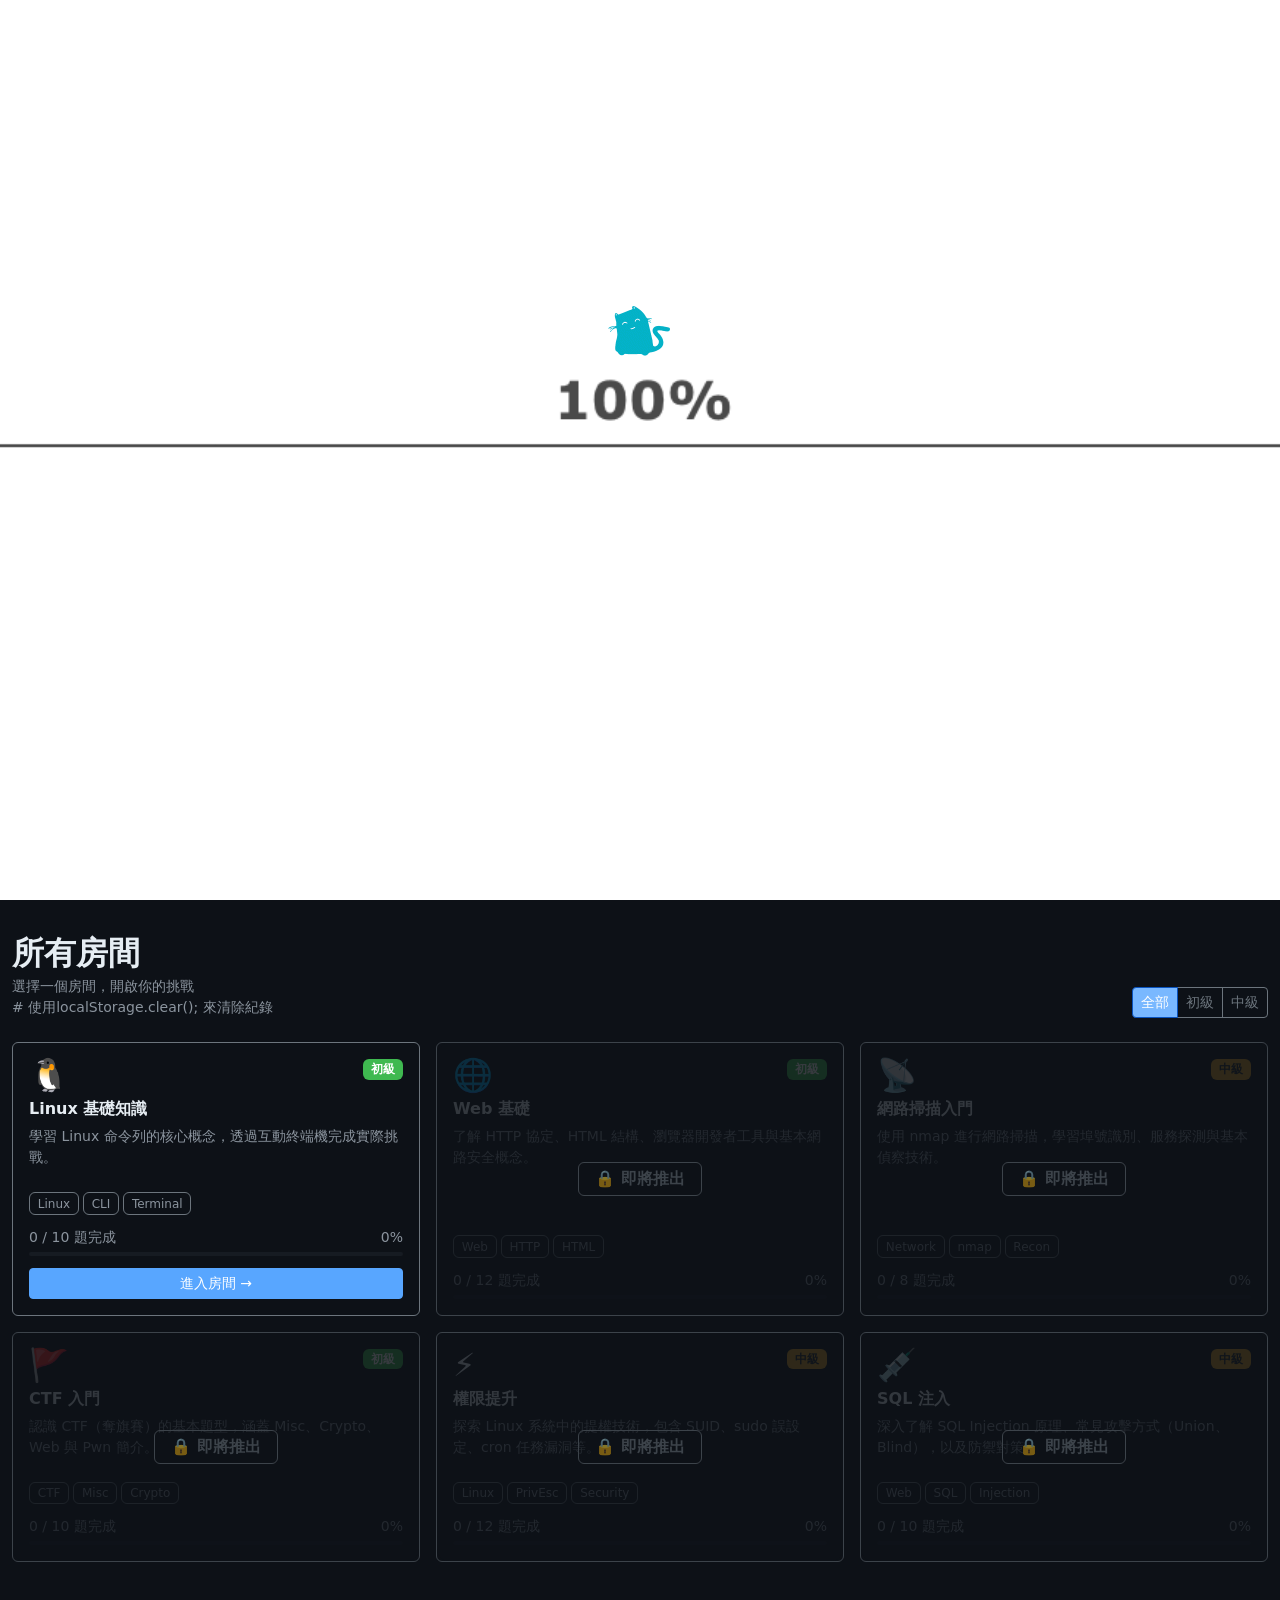
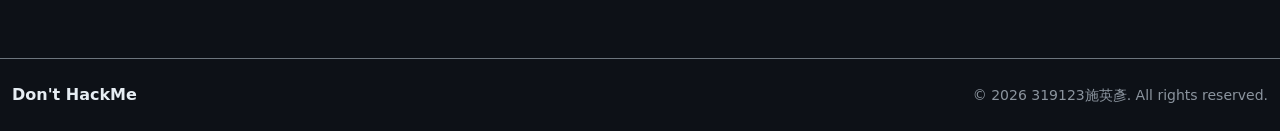
==== commit 01e3c86a: "2" ====
--- a/index.html
+++ b/index.html
@@ -49,8 +49,8 @@
                     <li class="nav-item"><a class="nav-link" href="about.html">關於</a></li>
                 </ul>
                 <div class="d-flex align-items-center gap-2">
-                    <a class="nav-link p-0" href="settings.html" title="設定">⚙️</a>
-                    <a class="nav-link p-0 small" href="profile.html">個人</a>
+                    <a class="nav-link" href="settings.html">⚙️ 設定</a>
+                    <a class="nav-link" href="profile.html">個人</a>
                     <a class="btn btn-outline-primary btn-sm" href="login.html">登入</a>
                 </div>
             </div>
--- a/css/styles.css
+++ b/css/styles.css
@@ -398,6 +398,16 @@
     .progress-wrap { display: none; }            /* 進度由任務勾勾呈現 */
     .btn-split { font-size: 0; padding: 7px 9px; flex-shrink: 0; }  /* 只剩圖示 */
 }
+
+/* 手機收合選單：右側（設定/個人/登入）改直排，與主選單一致 */
+@media (max-width: 991.98px) {
+    .navbar-collapse > .d-flex {
+        flex-direction: column;
+        align-items: flex-start !important;
+        gap: .5rem !important;
+        margin-top: .5rem;
+    }
+}
 #loading {
     position: fixed;
     inset: 0;
@@ -426,4 +436,23 @@
 .app-navbar {
     background: rgba(22,27,34,0.95);
     backdrop-filter: blur(12px);
+}
+
+/* 導覽列：隱藏「首頁」連結（Logo 已是回首頁的入口）*/
+.app-navbar .navbar-nav li:has(> a[href="index.html"]) { display: none; }
+
+/* 導覽列：設定 / 個人 做成按鈕樣式（邊框 + hover 動畫）*/
+.app-navbar a[href="settings.html"],
+.app-navbar a[href="profile.html"] {
+    border: 1px solid var(--bs-border-color);
+    border-radius: 6px;
+    padding: 4px 12px !important;
+    transition: color .2s ease, border-color .2s ease, background .2s ease, transform .2s ease;
+}
+.app-navbar a[href="settings.html"]:hover,
+.app-navbar a[href="profile.html"]:hover {
+    border-color: var(--bs-primary);
+    color: var(--bs-primary) !important;
+    background: rgba(88,166,255,0.08);
+    transform: translateY(-1px);
 }
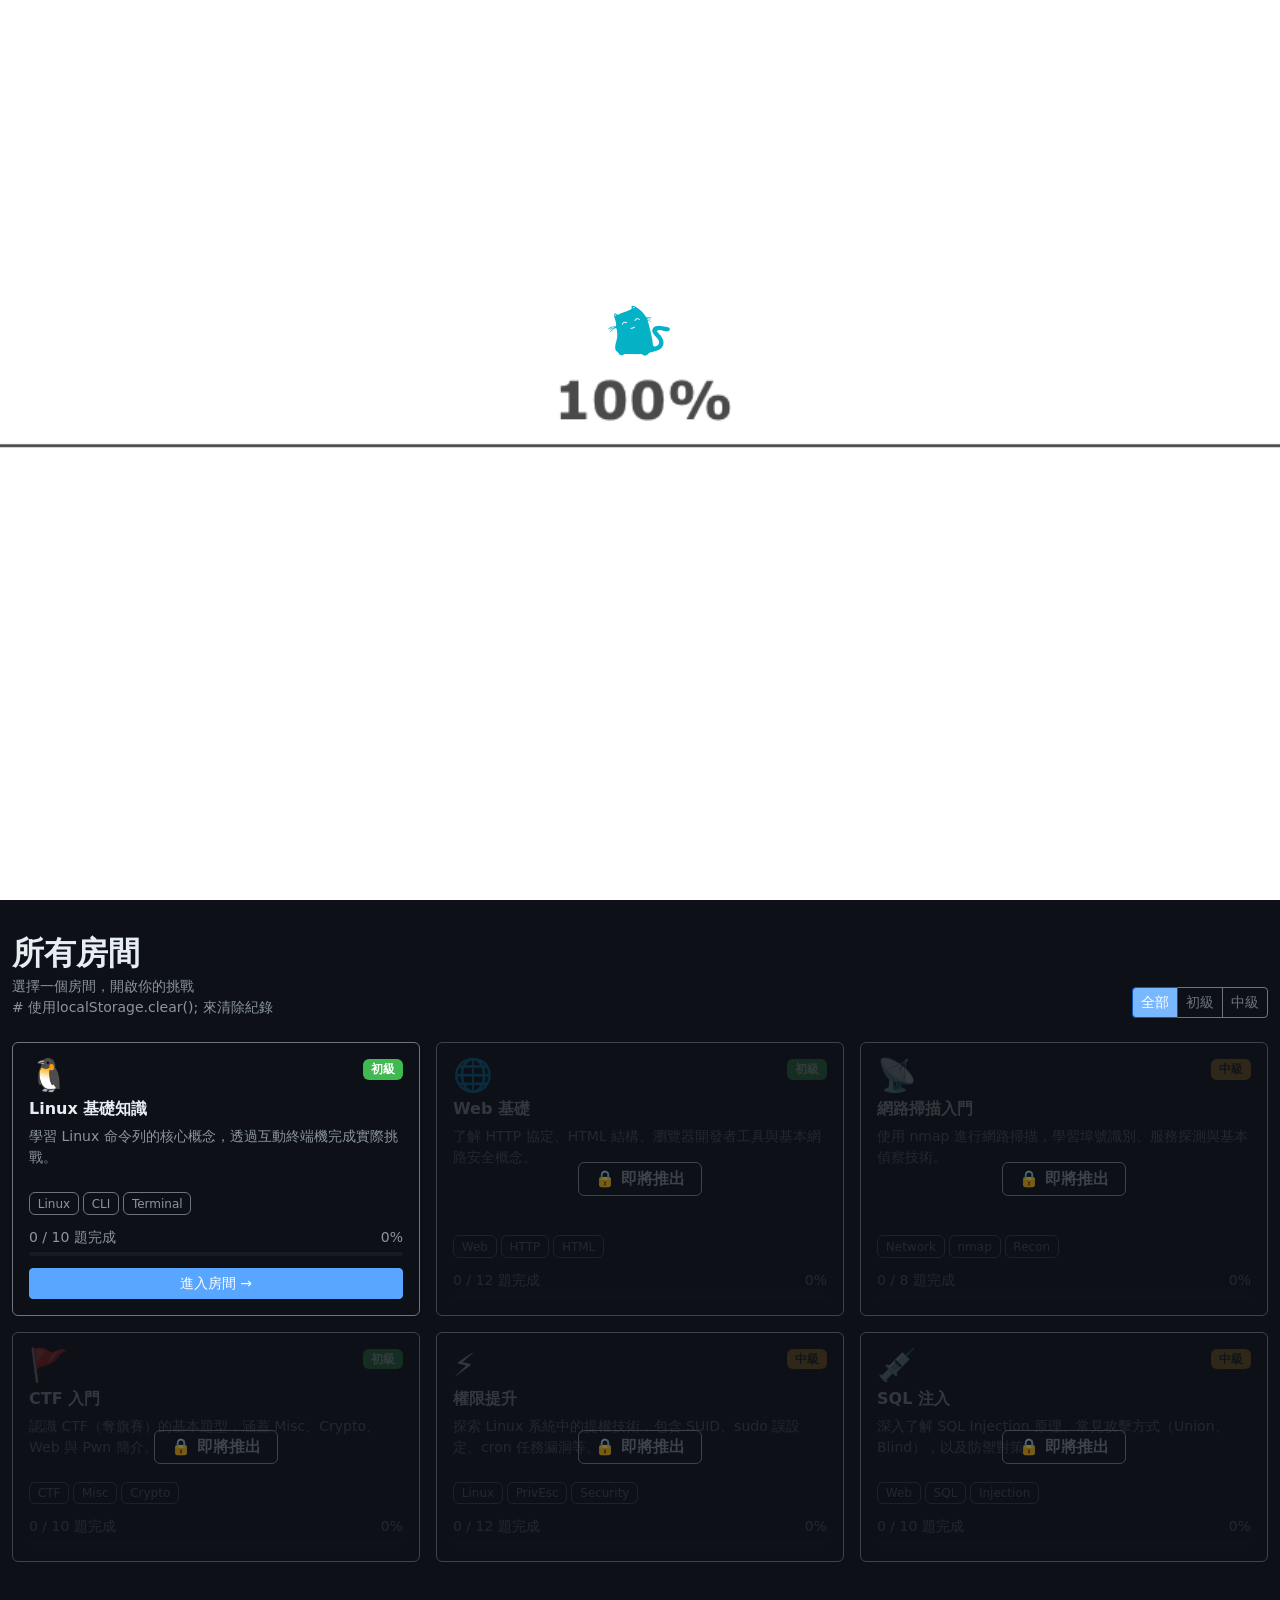
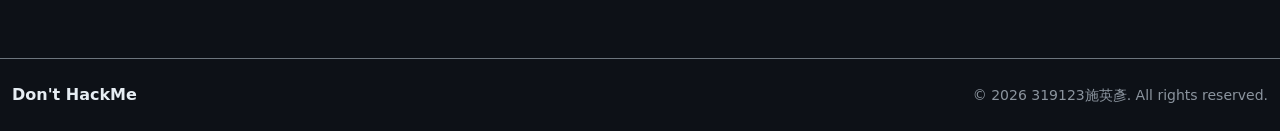
==== commit ea0a0f9f: "Add files via upload" ====
(no text change in the page or its own stylesheets)
